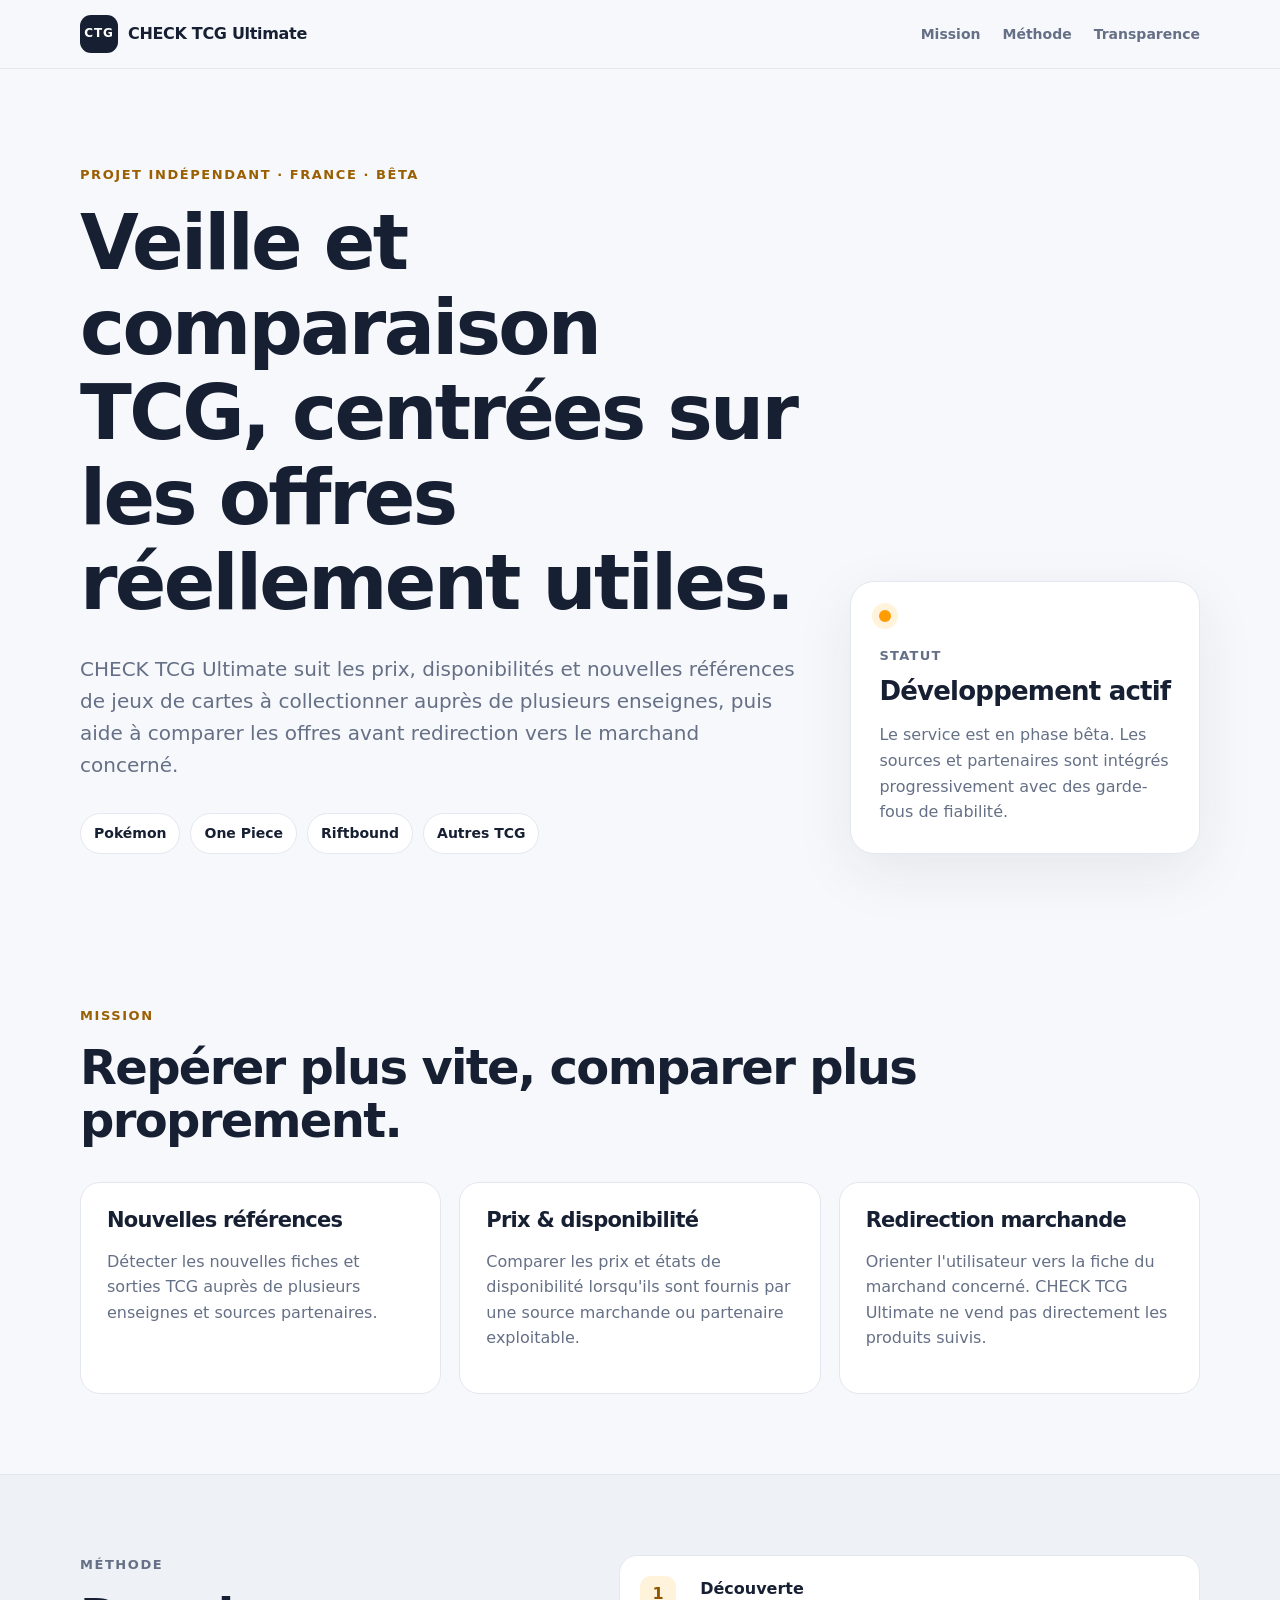
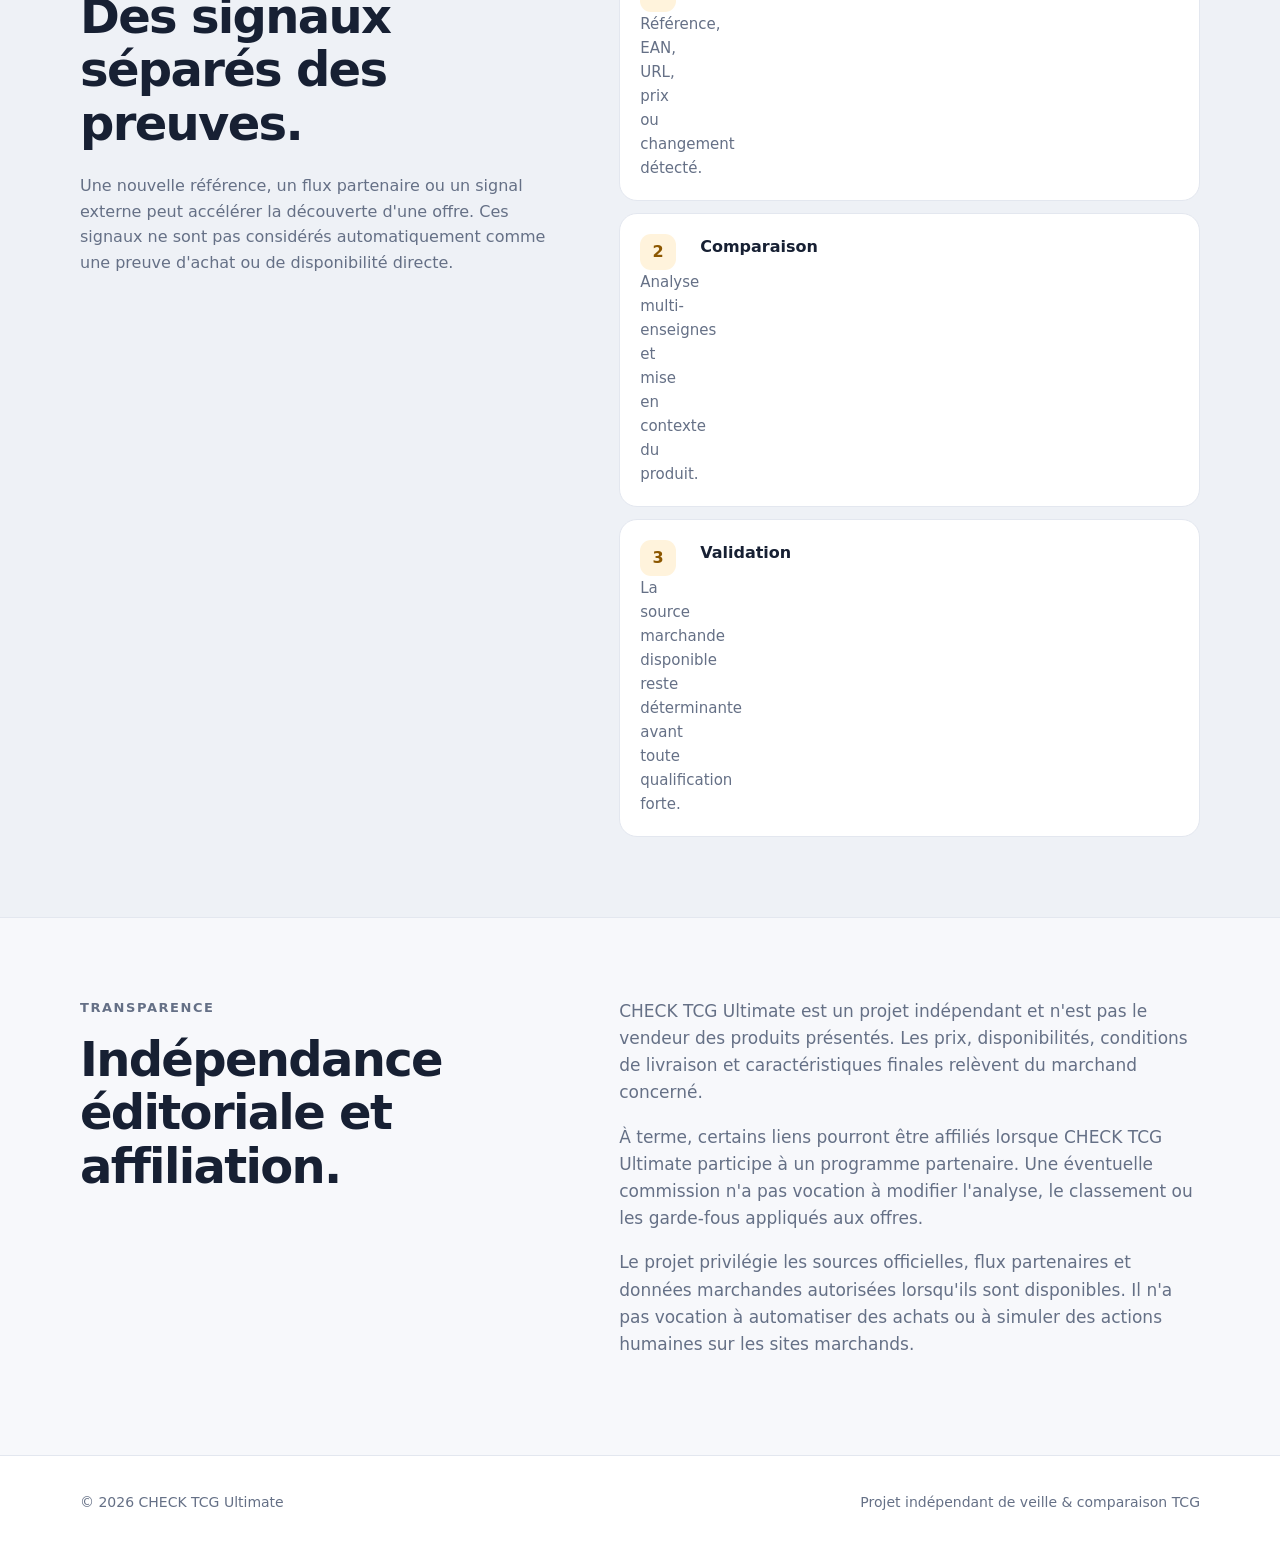
==== index.html @ d1017109 "feat: publish CHECK TCG Ultimate landing page" ====
<!doctype html>
<html lang="fr">
<head>
  <meta charset="utf-8">
  <meta name="viewport" content="width=device-width, initial-scale=1">
  <meta name="description" content="CHECK TCG Ultimate : veille et comparaison indépendante des prix, disponibilités et nouvelles références TCG chez plusieurs enseignes.">
  <title>CHECK TCG Ultimate — Veille & comparaison TCG</title>
  <link rel="stylesheet" href="styles.css">
</head>
<body>
  <header class="site-header">
    <div class="shell nav-wrap">
      <a class="brand" href="#top" aria-label="CHECK TCG Ultimate — accueil">
        <span class="brand-mark">CTG</span>
        <span>CHECK TCG Ultimate</span>
      </a>
      <nav aria-label="Navigation principale">
        <a href="#mission">Mission</a>
        <a href="#methode">Méthode</a>
        <a href="#transparence">Transparence</a>
      </nav>
    </div>
  </header>

  <main id="top">
    <section class="hero">
      <div class="shell hero-grid">
        <div>
          <p class="eyebrow">Projet indépendant · France · bêta</p>
          <h1>Veille et comparaison TCG, centrées sur les offres réellement utiles.</h1>
          <p class="lede">
            CHECK TCG Ultimate suit les prix, disponibilités et nouvelles références de jeux de cartes à collectionner auprès de plusieurs enseignes, puis aide à comparer les offres avant redirection vers le marchand concerné.
          </p>
          <div class="chips" aria-label="Univers suivis">
            <span>Pokémon</span>
            <span>One Piece</span>
            <span>Riftbound</span>
            <span>Autres TCG</span>
          </div>
        </div>
        <aside class="status-card" aria-label="Statut du projet">
          <div class="status-dot" aria-hidden="true"></div>
          <p class="status-label">Statut</p>
          <p class="status-value">Développement actif</p>
          <p class="status-copy">
            Le service est en phase bêta. Les sources et partenaires sont intégrés progressivement avec des garde-fous de fiabilité.
          </p>
        </aside>
      </div>
    </section>

    <section id="mission" class="section">
      <div class="shell">
        <p class="section-kicker">Mission</p>
        <h2>Repérer plus vite, comparer plus proprement.</h2>
        <div class="cards three">
          <article class="card">
            <h3>Nouvelles références</h3>
            <p>Détecter les nouvelles fiches et sorties TCG auprès de plusieurs enseignes et sources partenaires.</p>
          </article>
          <article class="card">
            <h3>Prix & disponibilité</h3>
            <p>Comparer les prix et états de disponibilité lorsqu'ils sont fournis par une source marchande ou partenaire exploitable.</p>
          </article>
          <article class="card">
            <h3>Redirection marchande</h3>
            <p>Orienter l'utilisateur vers la fiche du marchand concerné. CHECK TCG Ultimate ne vend pas directement les produits suivis.</p>
          </article>
        </div>
      </div>
    </section>

    <section id="methode" class="section section-muted">
      <div class="shell split">
        <div>
          <p class="section-kicker">Méthode</p>
          <h2>Des signaux séparés des preuves.</h2>
          <p>
            Une nouvelle référence, un flux partenaire ou un signal externe peut accélérer la découverte d'une offre. Ces signaux ne sont pas considérés automatiquement comme une preuve d'achat ou de disponibilité directe.
          </p>
        </div>
        <ol class="steps">
          <li><strong>Découverte</strong><span>Référence, EAN, URL, prix ou changement détecté.</span></li>
          <li><strong>Comparaison</strong><span>Analyse multi-enseignes et mise en contexte du produit.</span></li>
          <li><strong>Validation</strong><span>La source marchande disponible reste déterminante avant toute qualification forte.</span></li>
        </ol>
      </div>
    </section>

    <section id="transparence" class="section">
      <div class="shell split">
        <div>
          <p class="section-kicker">Transparence</p>
          <h2>Indépendance éditoriale et affiliation.</h2>
        </div>
        <div class="prose">
          <p>
            CHECK TCG Ultimate est un projet indépendant et n'est pas le vendeur des produits présentés. Les prix, disponibilités, conditions de livraison et caractéristiques finales relèvent du marchand concerné.
          </p>
          <p>
            À terme, certains liens pourront être affiliés lorsque CHECK TCG Ultimate participe à un programme partenaire. Une éventuelle commission n'a pas vocation à modifier l'analyse, le classement ou les garde-fous appliqués aux offres.
          </p>
          <p>
            Le projet privilégie les sources officielles, flux partenaires et données marchandes autorisées lorsqu'ils sont disponibles. Il n'a pas vocation à automatiser des achats ou à simuler des actions humaines sur les sites marchands.
          </p>
        </div>
      </div>
    </section>
  </main>

  <footer class="site-footer">
    <div class="shell footer-wrap">
      <span>© 2026 CHECK TCG Ultimate</span>
      <span>Projet indépendant de veille & comparaison TCG</span>
    </div>
  </footer>
</body>
</html>
---- styles.css ----
:root {
  color-scheme: light;
  --bg: #f7f8fb;
  --surface: #ffffff;
  --ink: #172033;
  --muted: #657086;
  --line: #e3e7ef;
  --accent: #ff9d00;
  --accent-soft: #fff3dc;
  --max: 1120px;
}

* { box-sizing: border-box; }
html { scroll-behavior: smooth; }
body {
  margin: 0;
  font-family: Inter, ui-sans-serif, system-ui, -apple-system, BlinkMacSystemFont, "Segoe UI", sans-serif;
  color: var(--ink);
  background: var(--bg);
  line-height: 1.6;
}

a { color: inherit; }
.shell { width: min(calc(100% - 40px), var(--max)); margin: 0 auto; }

.site-header {
  position: sticky;
  top: 0;
  z-index: 10;
  background: rgba(247, 248, 251, 0.92);
  backdrop-filter: blur(12px);
  border-bottom: 1px solid var(--line);
}
.nav-wrap {
  min-height: 68px;
  display: flex;
  align-items: center;
  justify-content: space-between;
  gap: 24px;
}
.brand {
  display: inline-flex;
  align-items: center;
  gap: 10px;
  font-weight: 800;
  text-decoration: none;
  letter-spacing: -0.02em;
}
.brand-mark {
  width: 38px;
  height: 38px;
  display: inline-grid;
  place-items: center;
  border-radius: 11px;
  background: var(--ink);
  color: #fff;
  font-size: 12px;
  letter-spacing: 0.08em;
}
nav { display: flex; gap: 22px; }
nav a { text-decoration: none; color: var(--muted); font-weight: 650; font-size: 14px; }
nav a:hover { color: var(--ink); }

.hero { padding: 96px 0 72px; }
.hero-grid {
  display: grid;
  grid-template-columns: minmax(0, 1.55fr) minmax(280px, 0.75fr);
  gap: 48px;
  align-items: end;
}
.eyebrow, .section-kicker {
  margin: 0 0 14px;
  font-size: 13px;
  text-transform: uppercase;
  letter-spacing: 0.12em;
  font-weight: 800;
  color: #9a5f00;
}
h1, h2, h3 { line-height: 1.12; letter-spacing: -0.035em; }
h1 { margin: 0; font-size: clamp(42px, 7vw, 76px); max-width: 900px; }
h2 { margin: 0 0 22px; font-size: clamp(30px, 4vw, 48px); }
h3 { margin: 0 0 12px; font-size: 21px; }
.lede { max-width: 790px; margin: 28px 0 0; font-size: 20px; color: var(--muted); }
.chips { display: flex; flex-wrap: wrap; gap: 10px; margin-top: 32px; }
.chips span {
  border: 1px solid var(--line);
  background: var(--surface);
  border-radius: 999px;
  padding: 8px 13px;
  font-weight: 700;
  font-size: 14px;
}
.status-card {
  background: var(--surface);
  border: 1px solid var(--line);
  border-radius: 24px;
  padding: 28px;
  box-shadow: 0 18px 60px rgba(23, 32, 51, 0.08);
}
.status-dot {
  width: 12px;
  height: 12px;
  border-radius: 50%;
  background: var(--accent);
  box-shadow: 0 0 0 7px var(--accent-soft);
  margin-bottom: 24px;
}
.status-label { margin: 0; color: var(--muted); font-size: 13px; text-transform: uppercase; letter-spacing: .1em; font-weight: 800; }
.status-value { margin: 4px 0 10px; font-size: 26px; font-weight: 850; letter-spacing: -0.03em; }
.status-copy { margin: 0; color: var(--muted); }

.section { padding: 80px 0; }
.section-muted { background: #eef1f6; border-block: 1px solid var(--line); }
.cards { display: grid; gap: 18px; margin-top: 34px; }
.cards.three { grid-template-columns: repeat(3, minmax(0, 1fr)); }
.card {
  background: var(--surface);
  border: 1px solid var(--line);
  border-radius: 20px;
  padding: 26px;
}
.card p, .prose p, .split > div > p { color: var(--muted); }
.split { display: grid; grid-template-columns: minmax(0, .9fr) minmax(0, 1.1fr); gap: 64px; align-items: start; }
.steps { list-style: none; padding: 0; margin: 0; display: grid; gap: 12px; counter-reset: step; }
.steps li {
  counter-increment: step;
  display: grid;
  grid-template-columns: 44px 1fr;
  column-gap: 16px;
  align-items: start;
  background: var(--surface);
  border: 1px solid var(--line);
  border-radius: 18px;
  padding: 20px;
}
.steps li::before {
  content: counter(step);
  width: 36px;
  height: 36px;
  border-radius: 11px;
  display: grid;
  place-items: center;
  background: var(--accent-soft);
  color: #8c5700;
  font-weight: 900;
}
.steps strong { display: block; }
.steps span { color: var(--muted); font-size: 15px; }
.prose { font-size: 17px; }
.prose p:first-child { margin-top: 0; }

.site-footer { border-top: 1px solid var(--line); background: var(--surface); }
.footer-wrap { min-height: 92px; display: flex; justify-content: space-between; align-items: center; gap: 20px; color: var(--muted); font-size: 14px; }

@media (max-width: 820px) {
  nav { display: none; }
  .hero { padding-top: 68px; }
  .hero-grid, .split, .cards.three { grid-template-columns: 1fr; }
  .hero-grid, .split { gap: 34px; }
  .section { padding: 60px 0; }
  .footer-wrap { align-items: flex-start; flex-direction: column; justify-content: center; }
}
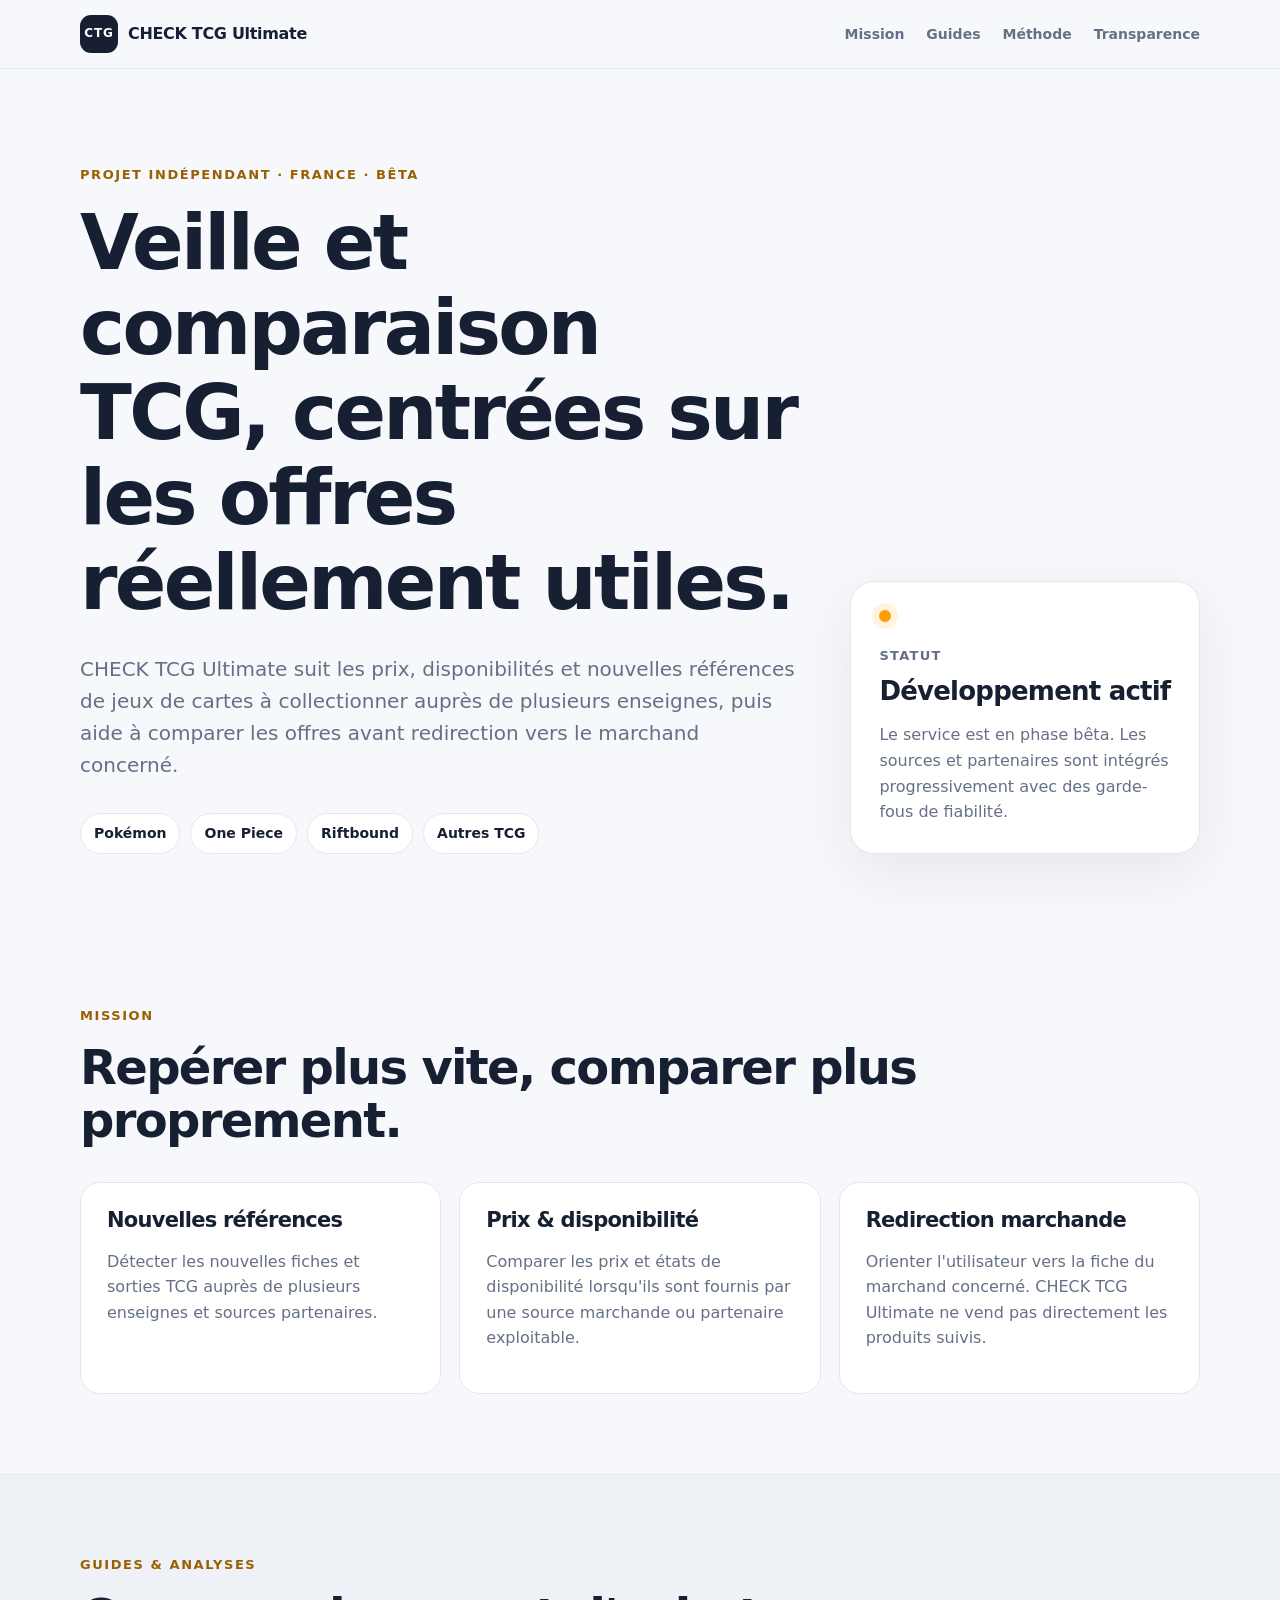
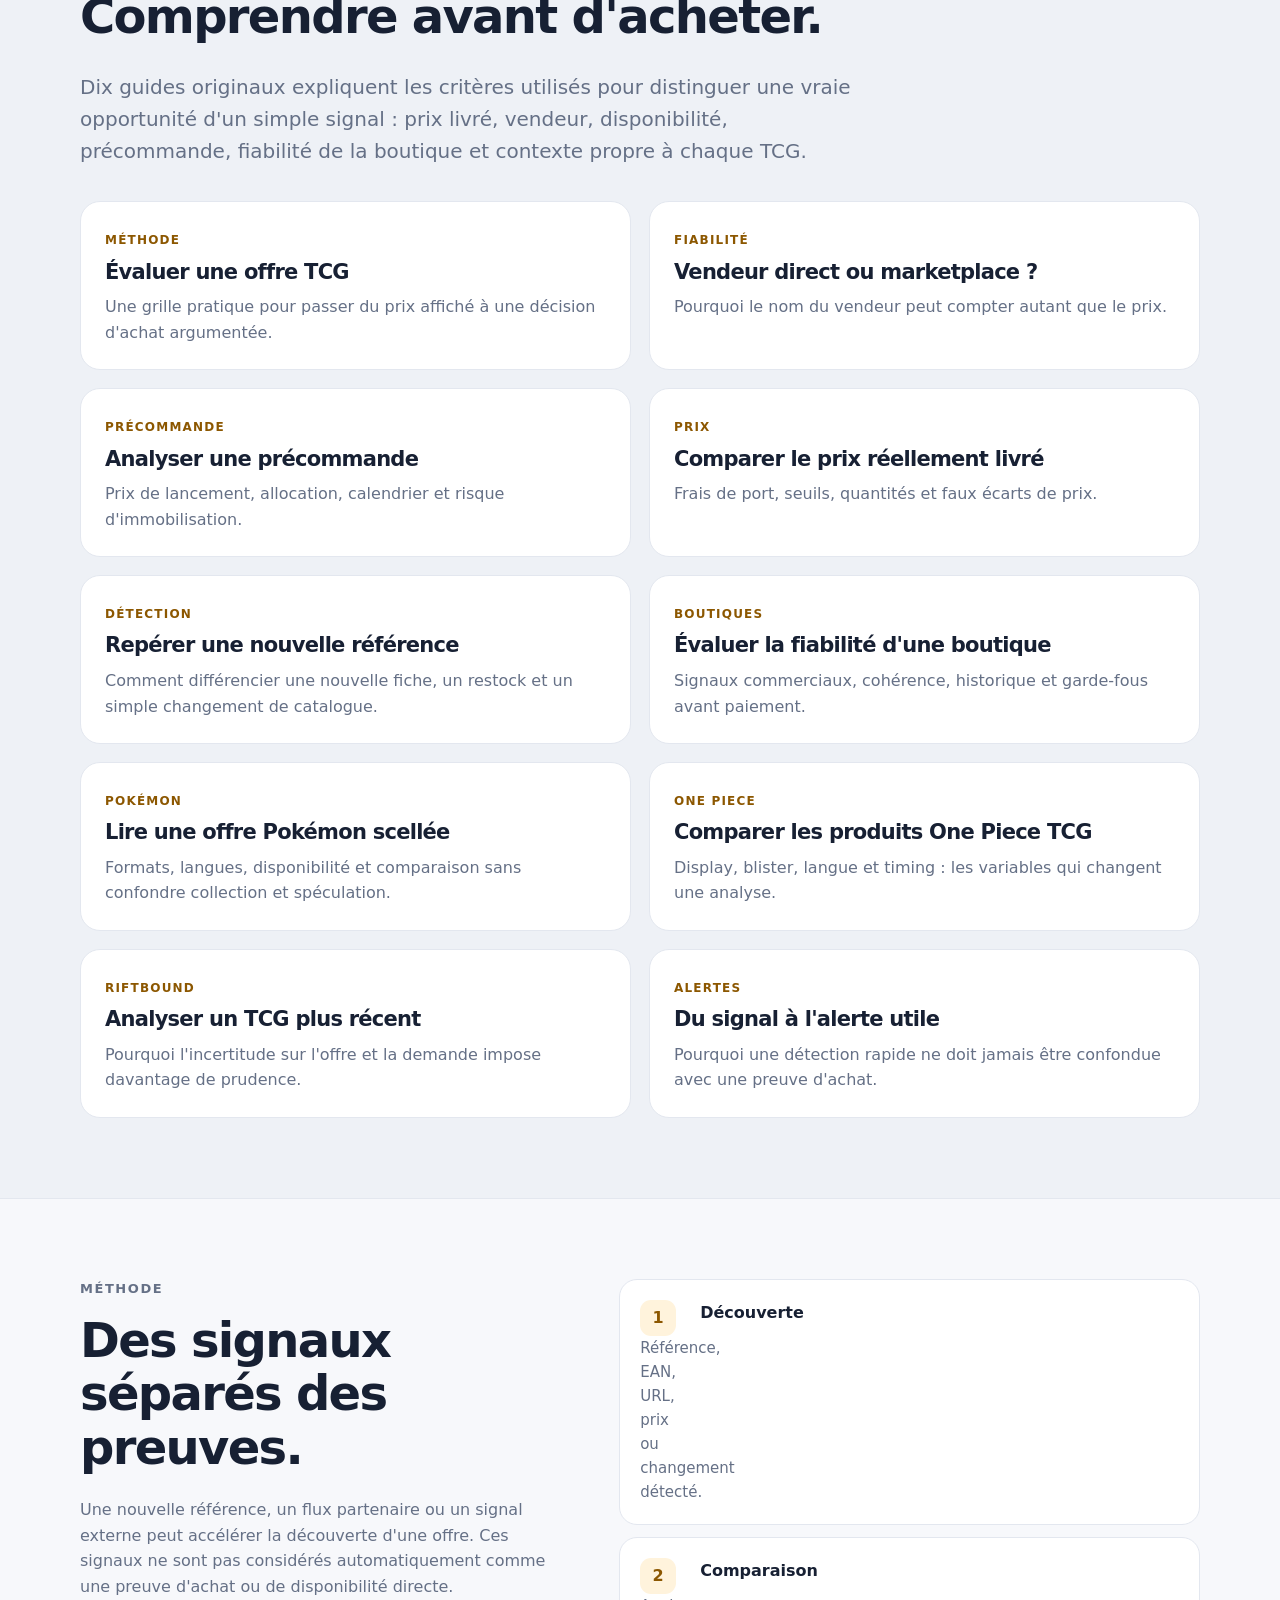
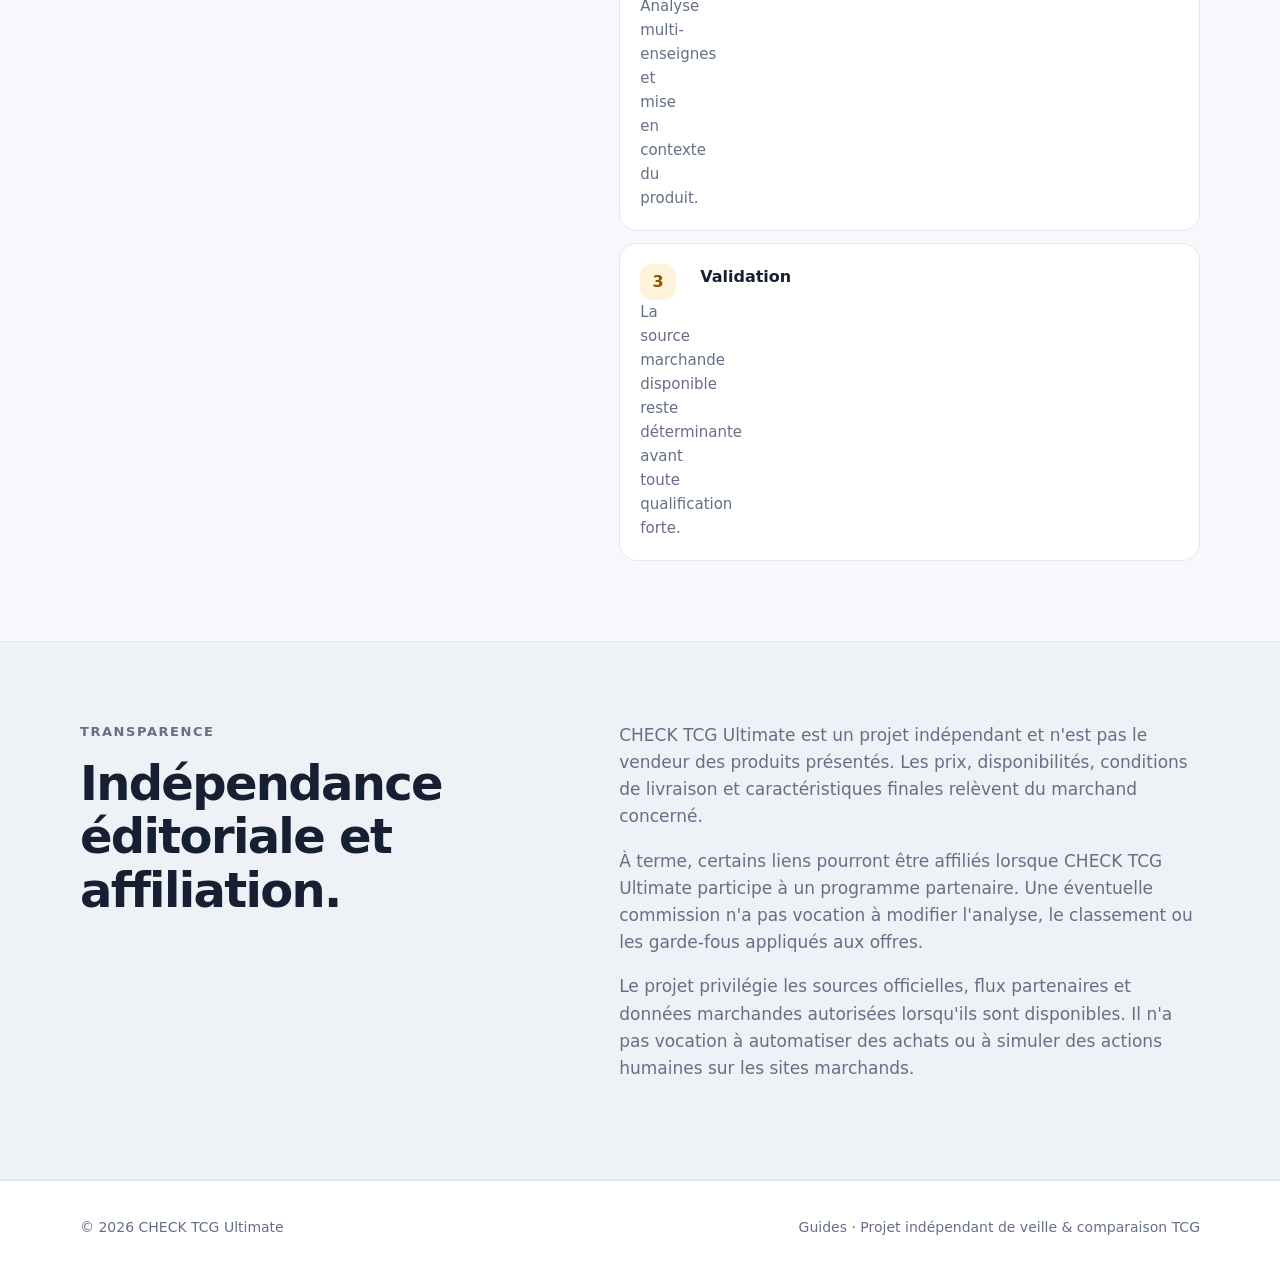
==== commit 73880a0f: "feat: add editorial guide hub to homepage" ====
--- a/index.html
+++ b/index.html
@@ -3,8 +3,9 @@
 <head>
   <meta charset="utf-8">
   <meta name="viewport" content="width=device-width, initial-scale=1">
-  <meta name="description" content="CHECK TCG Ultimate : veille et comparaison indépendante des prix, disponibilités et nouvelles références TCG chez plusieurs enseignes.">
-  <title>CHECK TCG Ultimate — Veille & comparaison TCG</title>
+  <meta name="description" content="CHECK TCG Ultimate : veille, comparaison et guides indépendants pour analyser prix, disponibilités, vendeurs et nouvelles références TCG.">
+  <link rel="canonical" href="https://check-tcg-ultimate-publisher.vercel.app/">
+  <title>CHECK TCG Ultimate — Veille, comparaison & guides TCG</title>
   <link rel="stylesheet" href="styles.css">
 </head>
 <body>
@@ -16,6 +17,7 @@
       </a>
       <nav aria-label="Navigation principale">
         <a href="#mission">Mission</a>
+        <a href="#guides">Guides</a>
         <a href="#methode">Méthode</a>
         <a href="#transparence">Transparence</a>
       </nav>
@@ -70,7 +72,27 @@
       </div>
     </section>
 
-    <section id="methode" class="section section-muted">
+    <section id="guides" class="section section-muted">
+      <div class="shell">
+        <p class="section-kicker">Guides & analyses</p>
+        <h2>Comprendre avant d'acheter.</h2>
+        <p class="lede">Dix guides originaux expliquent les critères utilisés pour distinguer une vraie opportunité d'un simple signal : prix livré, vendeur, disponibilité, précommande, fiabilité de la boutique et contexte propre à chaque TCG.</p>
+        <div class="guide-grid">
+          <a class="guide-card" href="guides/evaluer-offre-tcg.html"><span class="guide-tag">Méthode</span><h3>Évaluer une offre TCG</h3><p>Une grille pratique pour passer du prix affiché à une décision d'achat argumentée.</p></a>
+          <a class="guide-card" href="guides/vendeur-direct-marketplace.html"><span class="guide-tag">Fiabilité</span><h3>Vendeur direct ou marketplace ?</h3><p>Pourquoi le nom du vendeur peut compter autant que le prix.</p></a>
+          <a class="guide-card" href="guides/precommandes-tcg.html"><span class="guide-tag">Précommande</span><h3>Analyser une précommande</h3><p>Prix de lancement, allocation, calendrier et risque d'immobilisation.</p></a>
+          <a class="guide-card" href="guides/prix-livre.html"><span class="guide-tag">Prix</span><h3>Comparer le prix réellement livré</h3><p>Frais de port, seuils, quantités et faux écarts de prix.</p></a>
+          <a class="guide-card" href="guides/nouvelles-references.html"><span class="guide-tag">Détection</span><h3>Repérer une nouvelle référence</h3><p>Comment différencier une nouvelle fiche, un restock et un simple changement de catalogue.</p></a>
+          <a class="guide-card" href="guides/fiabilite-boutiques.html"><span class="guide-tag">Boutiques</span><h3>Évaluer la fiabilité d'une boutique</h3><p>Signaux commerciaux, cohérence, historique et garde-fous avant paiement.</p></a>
+          <a class="guide-card" href="guides/pokemon.html"><span class="guide-tag">Pokémon</span><h3>Lire une offre Pokémon scellée</h3><p>Formats, langues, disponibilité et comparaison sans confondre collection et spéculation.</p></a>
+          <a class="guide-card" href="guides/one-piece.html"><span class="guide-tag">One Piece</span><h3>Comparer les produits One Piece TCG</h3><p>Display, blister, langue et timing : les variables qui changent une analyse.</p></a>
+          <a class="guide-card" href="guides/riftbound.html"><span class="guide-tag">Riftbound</span><h3>Analyser un TCG plus récent</h3><p>Pourquoi l'incertitude sur l'offre et la demande impose davantage de prudence.</p></a>
+          <a class="guide-card" href="guides/alertes-validation.html"><span class="guide-tag">Alertes</span><h3>Du signal à l'alerte utile</h3><p>Pourquoi une détection rapide ne doit jamais être confondue avec une preuve d'achat.</p></a>
+        </div>
+      </div>
+    </section>
+
+    <section id="methode" class="section">
       <div class="shell split">
         <div>
           <p class="section-kicker">Méthode</p>
@@ -87,7 +109,7 @@
       </div>
     </section>
 
-    <section id="transparence" class="section">
+    <section id="transparence" class="section section-muted">
       <div class="shell split">
         <div>
           <p class="section-kicker">Transparence</p>
@@ -111,7 +133,7 @@
   <footer class="site-footer">
     <div class="shell footer-wrap">
       <span>© 2026 CHECK TCG Ultimate</span>
-      <span>Projet indépendant de veille & comparaison TCG</span>
+      <span><a href="#guides">Guides</a> · Projet indépendant de veille & comparaison TCG</span>
     </div>
   </footer>
 </body>
--- a/styles.css
+++ b/styles.css
@@ -149,14 +149,121 @@
 .prose { font-size: 17px; }
 .prose p:first-child { margin-top: 0; }
 
+.guide-grid {
+  display: grid;
+  grid-template-columns: repeat(2, minmax(0, 1fr));
+  gap: 18px;
+  margin-top: 34px;
+}
+.guide-card {
+  display: block;
+  text-decoration: none;
+  background: var(--surface);
+  border: 1px solid var(--line);
+  border-radius: 20px;
+  padding: 24px;
+  transition: transform .18s ease, box-shadow .18s ease, border-color .18s ease;
+}
+.guide-card:hover {
+  transform: translateY(-2px);
+  border-color: #cfd5e1;
+  box-shadow: 0 14px 36px rgba(23, 32, 51, 0.08);
+}
+.guide-card .guide-tag {
+  display: inline-block;
+  margin-bottom: 10px;
+  color: #8c5700;
+  font-size: 12px;
+  text-transform: uppercase;
+  letter-spacing: .1em;
+  font-weight: 850;
+}
+.guide-card h3 { margin-bottom: 10px; }
+.guide-card p { margin: 0; color: var(--muted); }
+
+.article-hero {
+  padding: 74px 0 48px;
+  border-bottom: 1px solid var(--line);
+}
+.article-shell { width: min(calc(100% - 40px), 820px); margin: 0 auto; }
+.article-hero h1 { font-size: clamp(38px, 6vw, 64px); }
+.article-meta {
+  display: flex;
+  flex-wrap: wrap;
+  gap: 10px 18px;
+  margin: 22px 0 0;
+  color: var(--muted);
+  font-size: 14px;
+}
+.article-body {
+  padding: 54px 0 84px;
+  font-size: 18px;
+}
+.article-body p { margin: 0 0 22px; }
+.article-body h2 { margin-top: 52px; font-size: clamp(28px, 4vw, 40px); }
+.article-body h3 { margin-top: 34px; font-size: 24px; }
+.article-body ul, .article-body ol { margin: 0 0 24px; padding-left: 24px; }
+.article-body li { margin-bottom: 9px; }
+.article-body strong { font-weight: 800; }
+.article-body a { text-decoration-thickness: 1px; text-underline-offset: 3px; }
+.callout {
+  margin: 34px 0;
+  padding: 22px 24px;
+  background: var(--accent-soft);
+  border: 1px solid #f3d7a5;
+  border-radius: 18px;
+}
+.callout p:last-child { margin-bottom: 0; }
+.article-summary {
+  margin: 32px 0 0;
+  padding: 22px 24px;
+  background: var(--surface);
+  border: 1px solid var(--line);
+  border-radius: 18px;
+}
+.article-summary strong { display: block; margin-bottom: 8px; }
+.article-nav {
+  display: flex;
+  justify-content: space-between;
+  gap: 18px;
+  margin-top: 54px;
+  padding-top: 28px;
+  border-top: 1px solid var(--line);
+}
+.article-nav a { font-weight: 750; text-decoration: none; }
+.article-nav a:hover { text-decoration: underline; }
+.breadcrumb {
+  display: inline-flex;
+  gap: 8px;
+  margin-bottom: 22px;
+  color: var(--muted);
+  font-size: 14px;
+  text-decoration: none;
+}
+.table-wrap { overflow-x: auto; margin: 28px 0; }
+table {
+  width: 100%;
+  border-collapse: collapse;
+  background: var(--surface);
+  border: 1px solid var(--line);
+}
+th, td { padding: 14px 16px; border-bottom: 1px solid var(--line); text-align: left; vertical-align: top; }
+th { font-size: 14px; background: #eef1f6; }
+.small-note { color: var(--muted); font-size: 14px; }
+
 .site-footer { border-top: 1px solid var(--line); background: var(--surface); }
 .footer-wrap { min-height: 92px; display: flex; justify-content: space-between; align-items: center; gap: 20px; color: var(--muted); font-size: 14px; }
+.footer-wrap a { text-decoration: none; }
+.footer-wrap a:hover { text-decoration: underline; }
 
 @media (max-width: 820px) {
   nav { display: none; }
   .hero { padding-top: 68px; }
-  .hero-grid, .split, .cards.three { grid-template-columns: 1fr; }
+  .hero-grid, .split, .cards.three, .guide-grid { grid-template-columns: 1fr; }
   .hero-grid, .split { gap: 34px; }
   .section { padding: 60px 0; }
-  .footer-wrap { align-items: flex-start; flex-direction: column; justify-content: center; }
-}
+  .article-hero { padding-top: 54px; }
+  .article-body { padding-top: 42px; font-size: 17px; }
+  .article-nav { flex-direction: column; }
+  .footer-wrap { align-items: flex-start; flex-direction: column; justify-content: center; padding-block: 22px; }
+}
